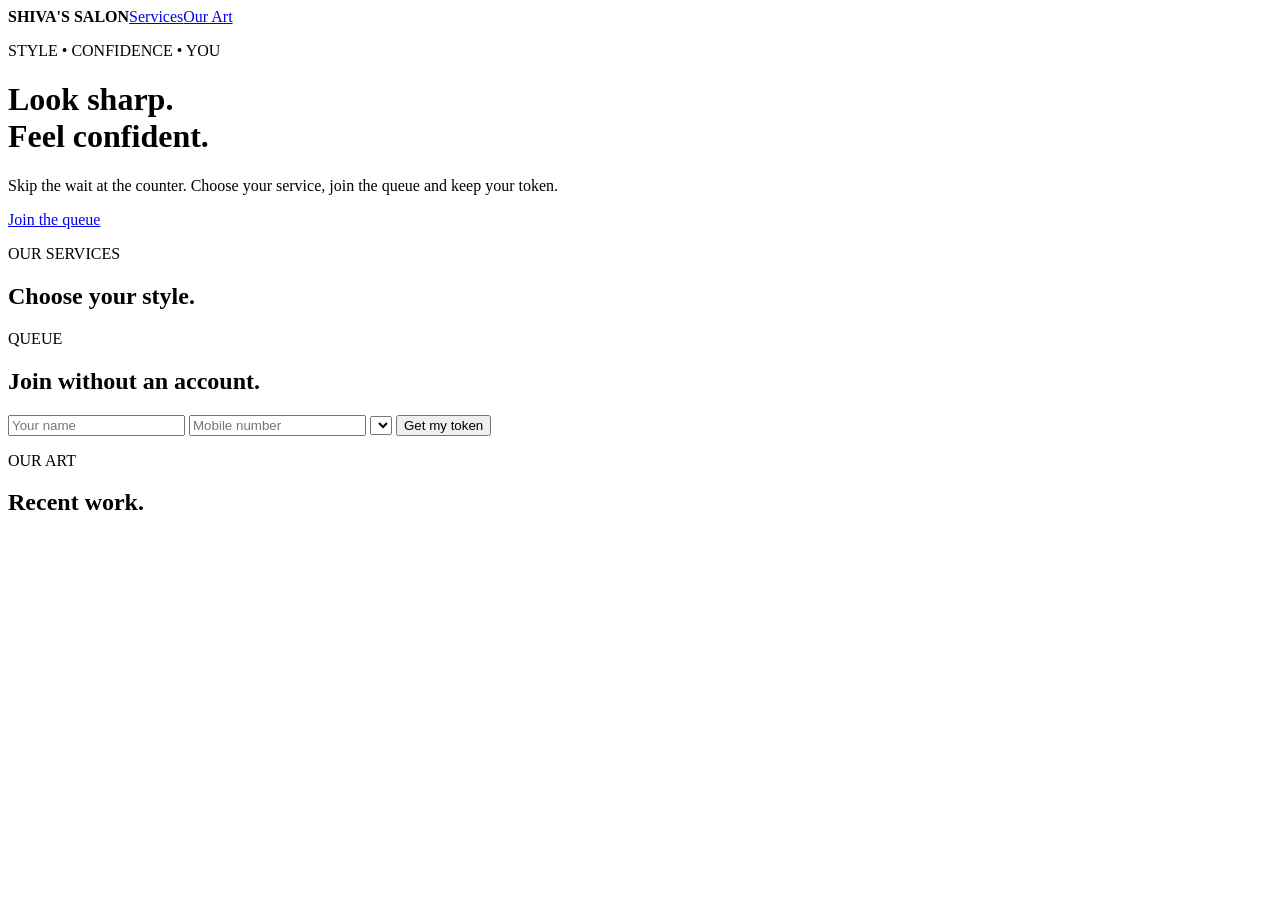
==== frontend/index.html @ 97a61408 "feat: add customer landing page" ====
<!doctype html>
<html lang="en">
<head>
  <meta charset="UTF-8" />
  <meta name="viewport" content="width=device-width, initial-scale=1.0" />
  <title>Shiva's Salon</title>
  <link rel="stylesheet" href="./styles.css" />
</head>
<body>
  <header class="hero">
    <nav><strong>SHIVA'S SALON</strong><a href="#services">Services</a><a href="#gallery">Our Art</a></nav>
    <div class="hero-copy">
      <p class="eyebrow">STYLE • CONFIDENCE • YOU</p>
      <h1>Look sharp.<br />Feel confident.</h1>
      <p>Skip the wait at the counter. Choose your service, join the queue and keep your token.</p>
      <a class="button" href="#join">Join the queue</a>
    </div>
  </header>

  <main>
    <section id="services" class="section"><p class="eyebrow">OUR SERVICES</p><h2>Choose your style.</h2><div id="service-list" class="cards"></div></section>
    <section id="join" class="section panel"><p class="eyebrow">QUEUE</p><h2>Join without an account.</h2>
      <form id="queue-form">
        <input id="name" required minlength="2" placeholder="Your name" />
        <input id="phone" required minlength="7" placeholder="Mobile number" />
        <select id="service" required></select>
        <button class="button" type="submit">Get my token</button>
      </form>
      <div id="result" class="result" hidden></div>
    </section>
    <section id="gallery" class="section"><p class="eyebrow">OUR ART</p><h2>Recent work.</h2><div id="gallery-list" class="gallery"></div></section>
  </main>
  <script src="./app.js"></script>
</body>
</html>
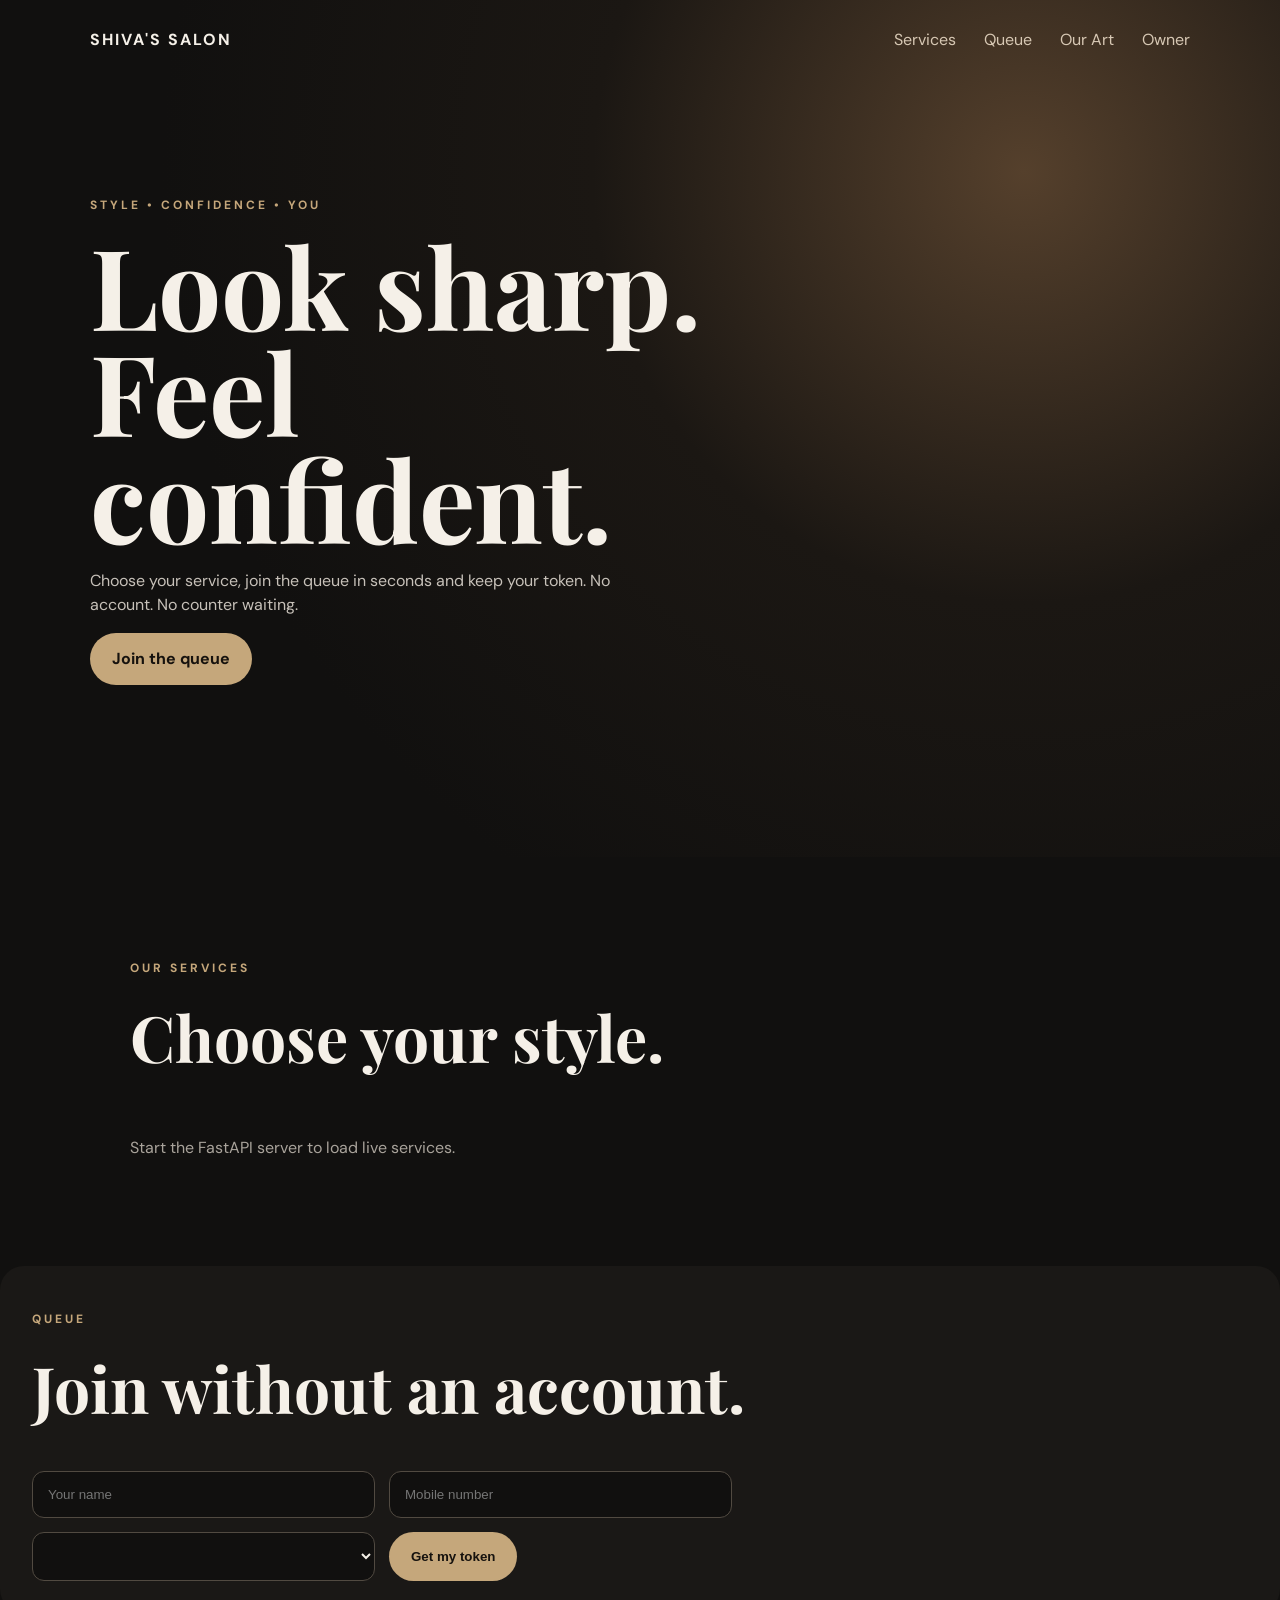
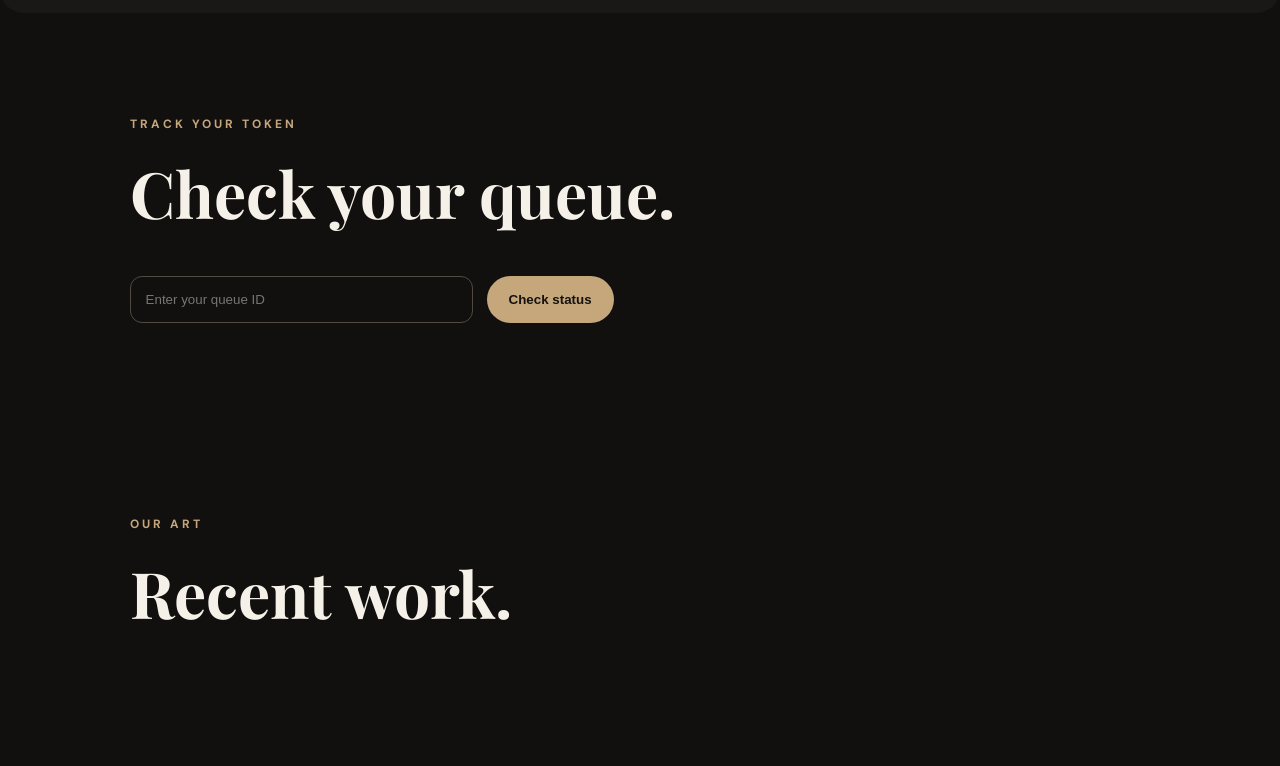
==== commit 11c12ac3: "feat: add customer queue status tracking" ====
--- a/frontend/index.html
+++ b/frontend/index.html
@@ -3,31 +3,23 @@
 <head>
   <meta charset="UTF-8" />
   <meta name="viewport" content="width=device-width, initial-scale=1.0" />
-  <title>Shiva's Salon</title>
+  <title>Shiva's Salon — Style. Confidence. You.</title>
   <link rel="stylesheet" href="./styles.css" />
 </head>
 <body>
   <header class="hero">
-    <nav><strong>SHIVA'S SALON</strong><a href="#services">Services</a><a href="#gallery">Our Art</a></nav>
+    <nav><strong>SHIVA'S SALON</strong><a href="#services">Services</a><a href="#join">Queue</a><a href="#gallery">Our Art</a><a href="./admin.html">Owner</a></nav>
     <div class="hero-copy">
       <p class="eyebrow">STYLE • CONFIDENCE • YOU</p>
       <h1>Look sharp.<br />Feel confident.</h1>
-      <p>Skip the wait at the counter. Choose your service, join the queue and keep your token.</p>
+      <p>Choose your service, join the queue in seconds and keep your token. No account. No counter waiting.</p>
       <a class="button" href="#join">Join the queue</a>
     </div>
   </header>
-
   <main>
     <section id="services" class="section"><p class="eyebrow">OUR SERVICES</p><h2>Choose your style.</h2><div id="service-list" class="cards"></div></section>
-    <section id="join" class="section panel"><p class="eyebrow">QUEUE</p><h2>Join without an account.</h2>
-      <form id="queue-form">
-        <input id="name" required minlength="2" placeholder="Your name" />
-        <input id="phone" required minlength="7" placeholder="Mobile number" />
-        <select id="service" required></select>
-        <button class="button" type="submit">Get my token</button>
-      </form>
-      <div id="result" class="result" hidden></div>
-    </section>
+    <section id="join" class="section panel"><p class="eyebrow">QUEUE</p><h2>Join without an account.</h2><form id="queue-form"><input id="name" required minlength="2" maxlength="100" placeholder="Your name" autocomplete="name" /><input id="phone" required minlength="7" maxlength="20" placeholder="Mobile number" autocomplete="tel" /><select id="service" required></select><button class="button" type="submit">Get my token</button></form><div id="result" class="result" hidden></div></section>
+    <section id="status" class="section"><p class="eyebrow">TRACK YOUR TOKEN</p><h2>Check your queue.</h2><form id="status-form"><input id="entry-id" required type="number" min="1" placeholder="Enter your queue ID" /><button class="button" type="submit">Check status</button></form><div id="status-result" class="result" hidden></div></section>
     <section id="gallery" class="section"><p class="eyebrow">OUR ART</p><h2>Recent work.</h2><div id="gallery-list" class="gallery"></div></section>
   </main>
   <script src="./app.js"></script>
--- a/frontend/styles.css
+++ b/frontend/styles.css
@@ -0,0 +1,4 @@
+@import url('https://fonts.googleapis.com/css2?family=DM+Sans:wght@400;500;700&family=Playfair+Display:wght@500;700&display=swap');
+:root{font-family:'DM Sans',sans-serif;color:#f5f0e8;background:#11100f;line-height:1.5}*{box-sizing:border-box}body{margin:0}.hero{min-height:76vh;padding:28px 7%;background:radial-gradient(circle at 80% 20%,#55402c 0,#1b1713 35%,#11100f 70%)}nav{display:flex;gap:28px;align-items:center}nav strong{margin-right:auto;letter-spacing:2px}nav a{color:#d7c8b4;text-decoration:none}.hero-copy{max-width:720px;margin:16vh 0}.eyebrow{letter-spacing:3px;font-size:.75rem;color:#c5a77b;font-weight:700}h1,h2{font-family:'Playfair Display',serif}h1{font-size:clamp(3.5rem,9vw,7rem);line-height:.95;margin:18px 0}h2{font-size:clamp(2.2rem,5vw,4rem);margin:10px 0 35px}.hero-copy>p:not(.eyebrow){max-width:570px;color:#c7c1b9}.button{display:inline-block;border:0;background:#c5a77b;color:#16120e;padding:14px 22px;border-radius:999px;font-weight:700;text-decoration:none;cursor:pointer}.button.secondary{background:transparent;color:#f5f0e8;border:1px solid #514a41}.section{padding:90px 7%;max-width:1200px;margin:auto}.panel{max-width:none;background:#1a1816;padding:32px;border-radius:24px}.cards,.gallery{display:grid;grid-template-columns:repeat(auto-fit,minmax(210px,1fr));gap:18px}.card,.gallery-item{padding:24px;border:1px solid #39332c;border-radius:18px;background:#181614}.card h3{margin-top:0}.muted{color:#a9a39b}form{display:grid;grid-template-columns:repeat(2,1fr);gap:14px;max-width:700px}input,select{width:100%;padding:15px;border-radius:12px;border:1px solid #514a41;background:#11100f;color:#f5f0e8}form .button{width:max-content}.result{margin-top:24px;padding:22px;border-radius:16px;background:#27221d;border:1px solid #65533c}.gallery-item img{width:100%;aspect-ratio:4/3;object-fit:cover;border-radius:12px}
+.admin-page{min-height:100vh;background:radial-gradient(circle at 85% 0,#332719 0,#11100f 42%);padding:40px 5%}.admin-shell{max-width:1250px;margin:auto}.auth-card{max-width:470px;margin:10vh auto;padding:40px;border:1px solid #39332c;border-radius:24px;background:#181614}.stack-form{display:grid;grid-template-columns:1fr;max-width:none;margin-top:24px}.admin-header{display:flex;justify-content:space-between;align-items:center;gap:20px;margin-bottom:30px}.admin-header h1{font-size:clamp(2rem,5vw,4rem);margin:6px 0}.stats{display:grid;grid-template-columns:repeat(3,1fr);gap:16px;margin-bottom:20px}.stat{padding:24px;border:1px solid #39332c;border-radius:20px;background:#181614}.stat span{font-size:.72rem;letter-spacing:2px;color:#a9a39b}.stat strong{display:block;font:700 2.4rem 'Playfair Display',serif;margin-top:8px}.admin-grid{display:grid;grid-template-columns:1.4fr .8fr;gap:20px;margin-bottom:20px}.section-head{display:flex;justify-content:space-between;align-items:center;gap:20px;margin-bottom:22px}.section-head h2{font-size:2rem;margin:0}.queue-list{display:grid;gap:10px}.queue-row{display:flex;justify-content:space-between;align-items:center;gap:12px;padding:16px;border:1px solid #39332c;border-radius:16px;background:#151311}.queue-row strong,.queue-row span{display:block}.queue-row>div:last-child{display:flex;align-items:center;gap:8px}.status{font-size:.68rem!important;text-transform:uppercase;letter-spacing:1px;padding:5px 8px;border-radius:999px;background:#302a23;color:#c5a77b}.status.serving{background:#493b27}.small-button{border:1px solid #514a41;background:transparent;color:#f5f0e8;padding:8px 11px;border-radius:9px;cursor:pointer}.danger-button{color:#dca99c}.serving-card{padding:24px;border-radius:18px;background:#27221d;border:1px solid #65533c}.serving-card h2{font-size:2.2rem;margin:5px 0 12px}.compact{gap:10px}.inline-form{max-width:none;display:grid;grid-template-columns:1fr 1.6fr 1fr auto;margin-bottom:22px}.toast{position:fixed;right:24px;bottom:24px;padding:14px 18px;border-radius:12px;background:#c5a77b;color:#16120e;font-weight:700;box-shadow:0 10px 30px #0008}.error{color:#e5a79c}hr{border:0;border-top:1px solid #39332c;margin:30px 0}
+@media(max-width:850px){.admin-grid{grid-template-columns:1fr}.inline-form{grid-template-columns:1fr}.stats{grid-template-columns:1fr}.admin-header{align-items:flex-start;flex-direction:column}}@media(max-width:650px){nav a{display:none}.hero{min-height:70vh}form{grid-template-columns:1fr}.section{padding:65px 6%}.admin-page{padding:24px 5%}.panel{padding:22px}.queue-row{align-items:flex-start;flex-direction:column}.queue-row>div:last-child{width:100%;justify-content:space-between}}
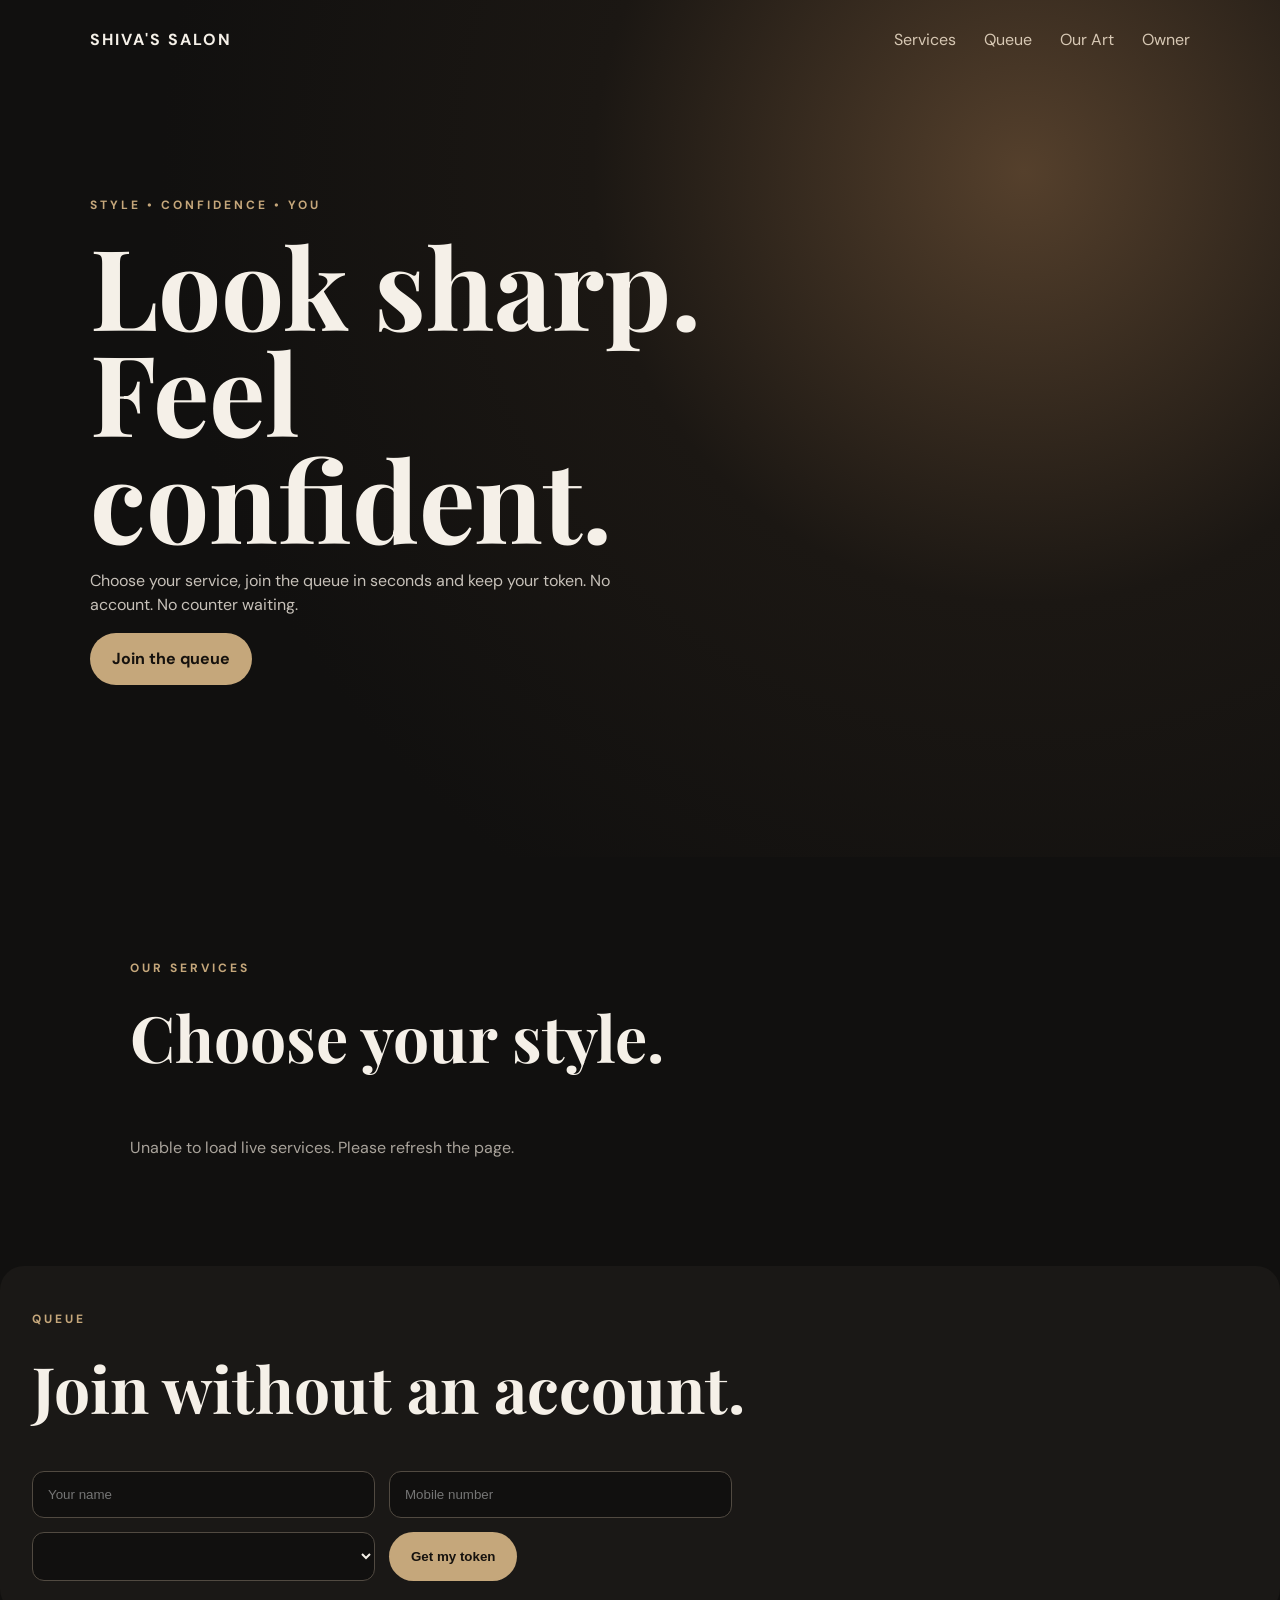
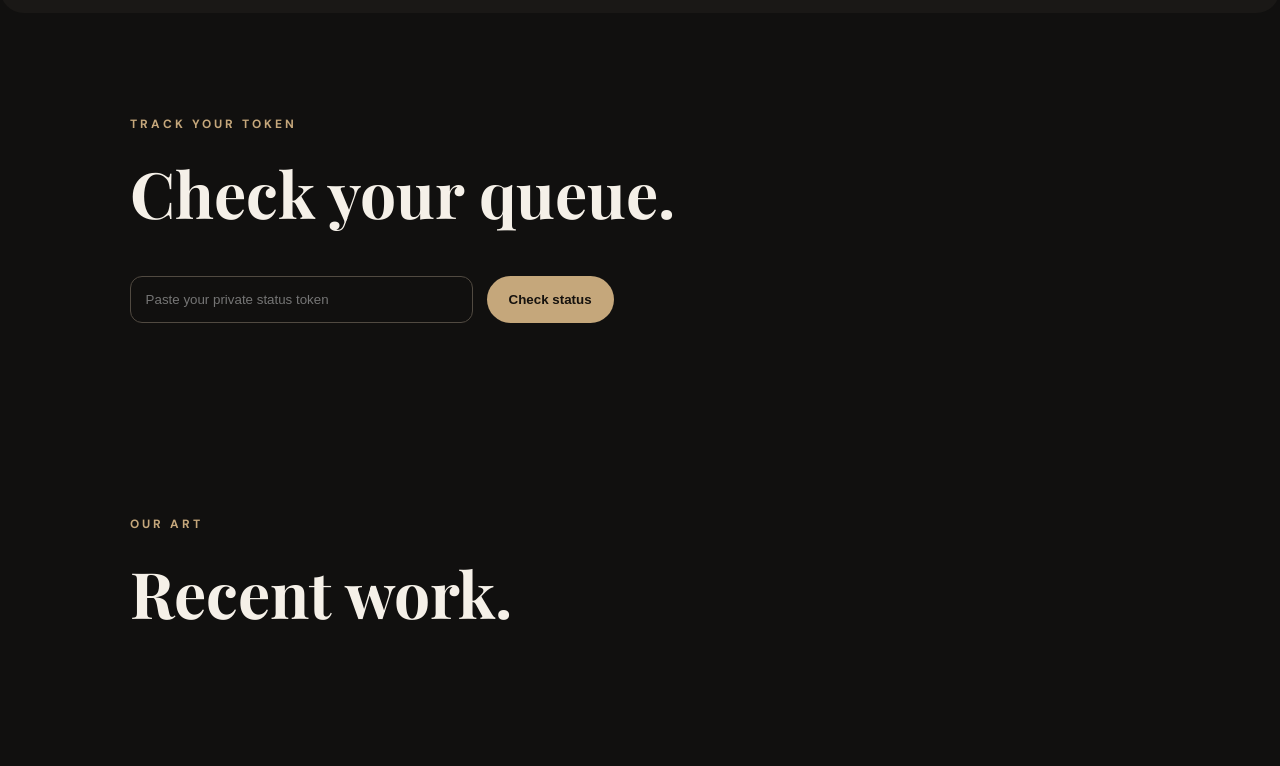
==== commit 66263ae0: "Update customer status UI for private token" ====
--- a/frontend/index.html
+++ b/frontend/index.html
@@ -19,7 +19,7 @@
   <main>
     <section id="services" class="section"><p class="eyebrow">OUR SERVICES</p><h2>Choose your style.</h2><div id="service-list" class="cards"></div></section>
     <section id="join" class="section panel"><p class="eyebrow">QUEUE</p><h2>Join without an account.</h2><form id="queue-form"><input id="name" required minlength="2" maxlength="100" placeholder="Your name" autocomplete="name" /><input id="phone" required minlength="7" maxlength="20" placeholder="Mobile number" autocomplete="tel" /><select id="service" required></select><button class="button" type="submit">Get my token</button></form><div id="result" class="result" hidden></div></section>
-    <section id="status" class="section"><p class="eyebrow">TRACK YOUR TOKEN</p><h2>Check your queue.</h2><form id="status-form"><input id="entry-id" required type="number" min="1" placeholder="Enter your queue ID" /><button class="button" type="submit">Check status</button></form><div id="status-result" class="result" hidden></div></section>
+    <section id="status" class="section"><p class="eyebrow">TRACK YOUR TOKEN</p><h2>Check your queue.</h2><form id="status-form"><input id="entry-id" required type="text" autocomplete="off" placeholder="Paste your private status token" /><button class="button" type="submit">Check status</button></form><div id="status-result" class="result" hidden></div></section>
     <section id="gallery" class="section"><p class="eyebrow">OUR ART</p><h2>Recent work.</h2><div id="gallery-list" class="gallery"></div></section>
   </main>
   <script src="./app.js"></script>
